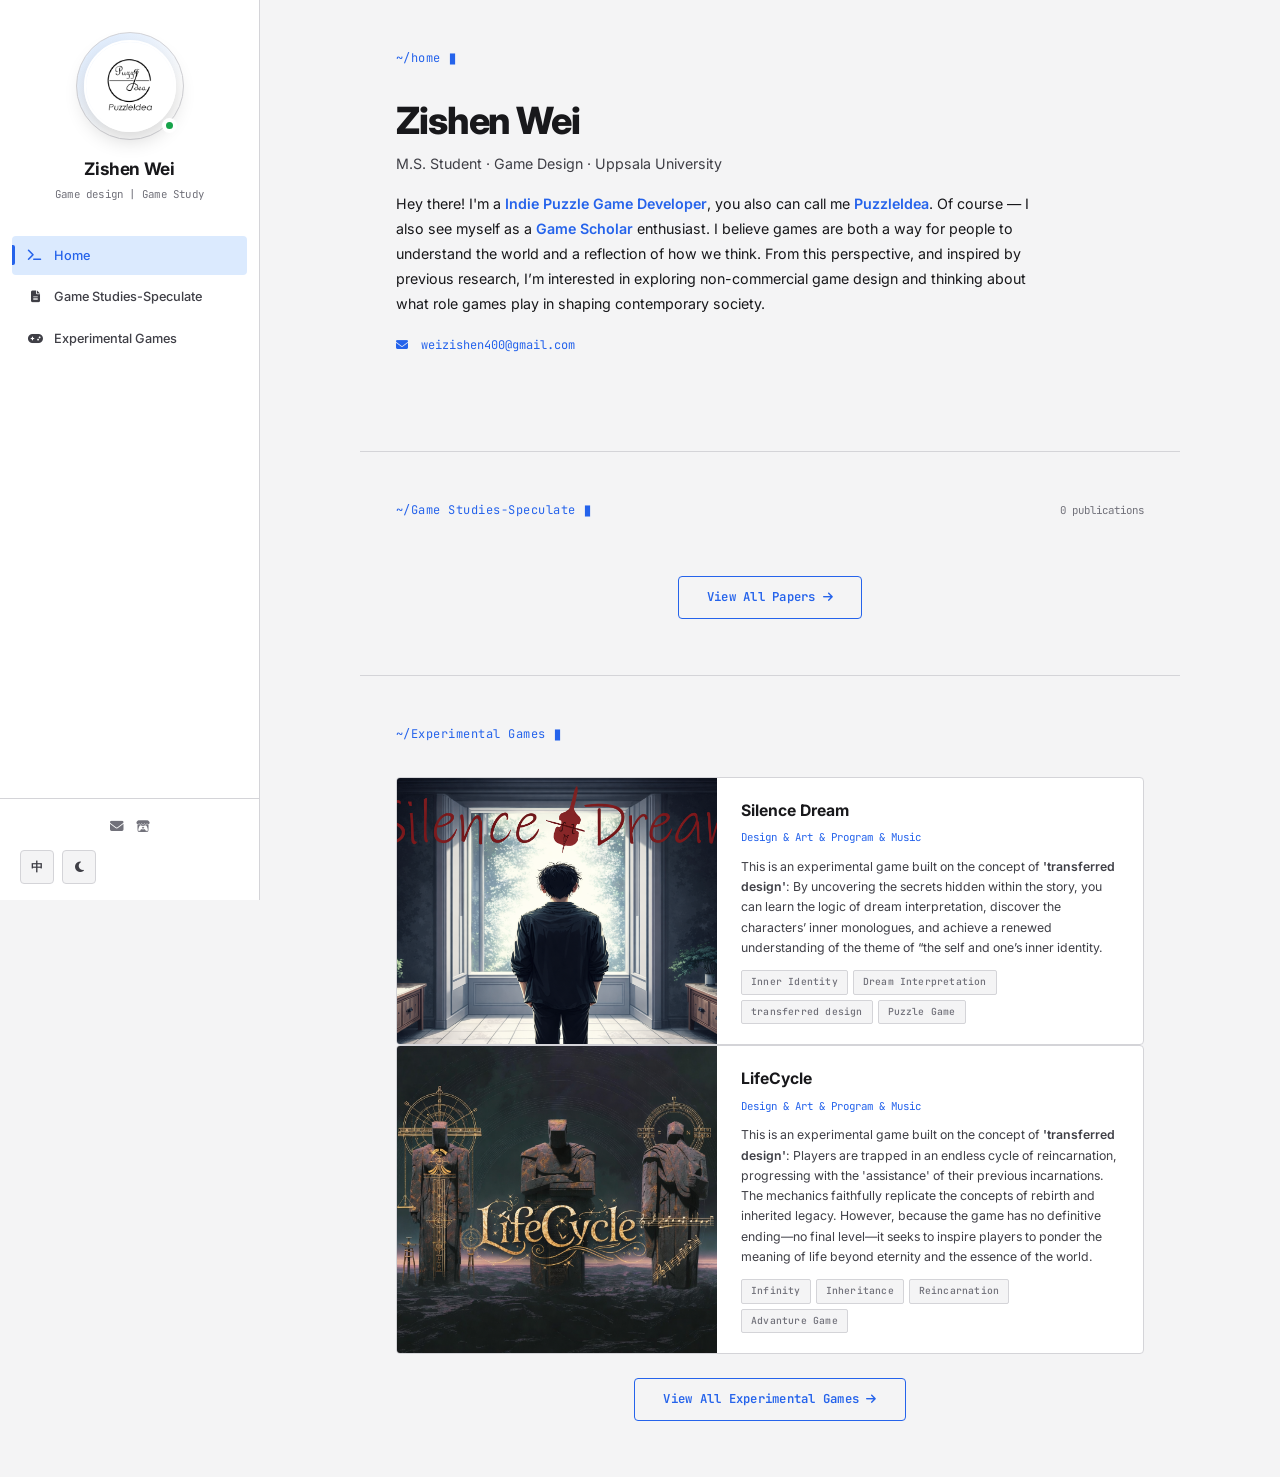
==== index.html @ ed5516bf "Update index.html" ====
<!DOCTYPE html>
<html lang="en" data-theme="light">
<head>
  <meta charset="UTF-8">
  <meta name="viewport" content="width=device-width, initial-scale=1.0">
  <title> Zishen Wei | 魏子珅 </title>
  <meta name="description" content="Zishen Wei — Game design | Game Study . Real-time rendering, neural textures, LLM/VLM reasoning.">
  <meta name="author" content="Zishen Wei">
  <link rel="icon" href="/img/logo-v.png">
  <link rel="preconnect" href="https://fonts.googleapis.com">
  <link rel="preconnect" href="https://fonts.gstatic.com" crossorigin>
  <link href="https://fonts.googleapis.com/css2?family=JetBrains+Mono:wght@400;500;600;700&family=Inter:wght@400;500;600;700;800&family=Noto+Sans+SC:wght@400;500;600;700&display=swap" rel="stylesheet">
  <link rel="stylesheet" href="https://cdn.jsdelivr.net/npm/@fortawesome/fontawesome-free@6.5.1/css/all.min.css">
  <link rel="stylesheet" href="css/index.css">
</head>
<body>
<!-- ====== Sidebar ====== -->
<aside class="sidebar" id="sidebar">
    <div class="sidebar-top">
        <div class="avatar-wrap">
          <img src="/img/logo-v.png" alt="Zishen Wei" class="avatar">
            <span class="status-dot"></span>
        </div>
        <h1 class="sidebar-name">
            <span class="en">Zishen Wei</span>
            <span class="zh">魏子珅</span>
        </h1>
        <p class="sidebar-tag mono">
            <span class="en">Game design | Game Study</span>
            <span class="zh">游戏设计 | 游戏研究</span>
        </p>
    </div>
  
  <nav class="sidebar-nav" id="sidebarNav">
        <a href="#home" class="nav-item active" data-sec="home">
            <i class="fas fa-terminal"></i>
            <span class="en">Home</span><span class="zh">主页</span>
        </a>
        <a href="#Speculate" class="nav-item" data-sec="speculate">
            <i class="fas fa-file-alt"></i>
            <span class="en">Game Studies-Speculate</span><span class="zh">游戏研究猜想</span>
        </a>
        <a href="#experimentalgames" class="nav-item" data-sec="experimentalgames">
            <i class="fas fa-gamepad"></i>
            <span class="en">Experimental Games</span><span class="zh">实验性游戏</span>
        </a>
    </nav>
    <div class="sidebar-bottom">
        <div class="sidebar-icons">
            <a href="mailto:weizishen400@gmail.com" title="Email"><i class="fas fa-envelope"></i></a>
            <a href="https://itch.io/profile/puzzleidea" target="_blank" title="Itch.io"><i class="fab fa-itch-io"></i></a>
        </div>
        <div class="sub-controls">
            <button class="ctrl-btn lang-toggle" title="Switch Language">
                <span class="en">中</span><span class="zh">EN</span>
            </button>
            <button class="ctrl-btn theme-toggle" title="Toggle Theme">
                <i class="fas fa-moon"></i>
            </button>
        </div>
    </div>
</aside>
<!-- ====== Main Content ====== -->
<main class="main" id="main">
    <!-- HOME -->
    <section id="home" class="sec">
        <div class="sec-header">
            <span class="sec-label mono">
                <span class="en">~/home</span>
                <span class="zh">~/主页</span>
            </span>
        </div>
        <div class="intro reveal">
            <h2 class="glitch-text" data-text="Zishen Wei">
                <span class="en">Zishen Wei</span>
                <span class="zh">魏子珅</span>
            </h2>
            <p class="intro-sub">
                <span class="en">M.S. Student · Game Design · Uppsala University</span>
                <span class="zh">硕士研究生 · 游戏设计 · 乌普萨拉大学</span>
            </p>
            <p class="intro-bio">
                <span class="en">Hey there! I'm a <strong>Indie Puzzle Game Developer</strong>, you also can call me <strong>PuzzleIdea</strong>. Of course — I also see myself as a <strong>Game Scholar</strong> enthusiast. I believe games are both a way for people to understand the world and a reflection of how we think. From this perspective, and inspired by previous research, I’m interested in exploring non-commercial game design and thinking about what role games play in shaping contemporary society.</span>
                <span class="zh">你好呀！我是一名<strong>解谜游戏开发者</strong>，你也可以叫我<strong>PuzzleIdea</strong>。当然我还有另一个身份-游戏研究的爱好者。我将游戏认为是人类认知世界的手段和思想活动的产物，并以此为基础，结合前人的研究成果，研究非商业的电子游戏设计，以及电子游戏对于当今人类社会发展起到何种作用</span>
            </p>
            <div class="intro-contact mono">
                <a href="mailto:weizishen400@gmail.com"> 
                  <i class="fas fa-envelope"></i> weizishen400@gmail.com
                </a>
            </div>
        </div>
    </section>

  <!-- PUBLICATIONS — loaded from /data/publications.json -->
    <section id="publications" class="sec">
        <div class="sec-header">
            <span class="sec-label mono">
                <span class="en">~/Game Studies-Speculate</span>
                <span class="zh">~/游戏研究猜想</span>
            </span>
            <span class="sec-count mono" id="pub-count"></span>
        </div>
        <div class="pub-list" id="pub-featured"></div>
          <div class="view-all-wrap">
              <a href="/papers.html" class="view-all-btn mono">
                  <span class="en">View All Papers <i class="fas fa-arrow-right"></i></span>
                  <span class="zh">查看全部内容 <i class="fas fa-arrow-right"></i></span>
              </a>
          </div>
    </section>

  <!-- EXPERIMENTAL GAMES — loaded from /data/experimentalgames.json -->
    <section id="experimentalgames" class="sec">
        <div class="sec-header">
            <span class="sec-label mono">
                <span class="en">~/Experimental Games</span>
                <span class="zh">~/实验性游戏</span>
            </span>
        </div>
        <div class="experimentalgame-list" id="experimentalgame-featured"></div>
        <div class="view-all-wrap">
            <a href="/experimentalgames.html" class="view-all-btn mono">
                <span class="en">View All Experimental Games <i class="fas fa-arrow-right"></i></span>
                <span class="zh">查看全部实验性游戏 <i class="fas fa-arrow-right"></i></span>
            </a>
        </div>
    </section>
</main>
<script src="/js/main.js"></script>
</body>
</html>
---- css/index.css ----
/* ==============================================================
   Zishen Wei — Academic Homepage
   Light = Blue accent · Dark = Orange accent
   Geeky / Terminal aesthetic · Sidebar layout · Sharp corners
   Data-driven from /data/*.json
   ============================================================== */

/* ───── Variables ───── */
:root {
    --font: 'Inter', 'Noto Sans SC', -apple-system, 'PingFang SC', 'Microsoft YaHei', sans-serif;
    --mono: 'JetBrains Mono', 'Consolas', 'Courier New', monospace;
    --sidebar-w: 260px;
    --ease: cubic-bezier(.4,0,.2,1);
    --dur: .25s;
}

/* ── Light theme (blue) ── */
html[data-theme="light"] {
    --bg:       #f4f4f5;
    --bg2:      #ffffff;
    --bg3:      #e8e8ec;
    --fg:       #18181b;
    --fg2:      #3f3f46;
    --fg3:      #71717a;
    --border:   #d4d4d8;
    --accent:   #2563eb;
    --accent2:  #1d4ed8;
    --accent-bg:#dbeafe;
    --green:    #16a34a;
    --yellow:   #ca8a04;
    --red:      #dc2626;
    --purple:   #7c3aed;
    --shadow:   0 1px 3px rgba(0,0,0,.08);
    --shadow-lg:0 8px 24px rgba(0,0,0,.06);
    --code-bg:  #f0f0f3;
}

/* ── Dark theme (orange) ── */
html[data-theme="dark"] {
    --bg:       #0a0a0b;
    --bg2:      #141416;
    --bg3:      #1e1e22;
    --fg:       #e4e4e7;
    --fg2:      #a1a1aa;
    --fg3:      #71717a;
    --border:   #27272a;
    --accent:   #f97316;
    --accent2:  #fb923c;
    --accent-bg:rgba(249,115,22,.1);
    --green:    #4ade80;
    --yellow:   #facc15;
    --red:      #f87171;
    --purple:   #a78bfa;
    --shadow:   0 1px 3px rgba(0,0,0,.4);
    --shadow-lg:0 8px 24px rgba(0,0,0,.5);
    --code-bg:  #18181b;
}

/* ───── Reset & Base ───── */
*, *::before, *::after { margin:0; padding:0; box-sizing:border-box; }

html {
    font-size: 15px;
    scroll-behavior: smooth;
    scroll-padding-top: 24px;
}

body {
    font-family: var(--font);
    background: var(--bg);
    color: var(--fg);
    line-height: 1.7;
    -webkit-font-smoothing: antialiased;
    overflow-x: hidden;
    transition: background var(--dur) var(--ease), color var(--dur) var(--ease);
}

/* i18n */
html:not([lang="zh"]) .zh { display: none !important; }
html[lang="zh"] .en        { display: none !important; }

a { color: var(--accent); text-decoration: none; transition: color var(--dur); }
a:hover { color: var(--accent2); }
strong { font-weight: 600; }
code { font-family: var(--mono); font-size: .85em; background: var(--code-bg); padding: 2px 6px; border-radius: 2px; }
em { font-style: italic; color: var(--fg2); }
.mono { font-family: var(--mono); }
img { max-width:100%; display:block; }

::selection { background: var(--accent); color: #fff; }

/* ===============================================================
   SIDEBAR
   =============================================================== */
.sidebar {
    position: fixed;
    top: 0; left: 0;
    width: var(--sidebar-w);
    height: 100vh;
    background: var(--bg2);
    border-right: 1px solid var(--border);
    display: flex;
    flex-direction: column;
    z-index: 100;
    transition: transform .3s var(--ease), background var(--dur) var(--ease);
}

.sidebar-top {
    padding: 32px 20px 20px;
    text-align: center;
}

.avatar-wrap {
    position: relative;
    display: inline-flex;
    align-items: center;
    justify-content: center;
    width: 108px;
    height: 108px;
    margin-bottom: 14px;
    border-radius: 999px;
    background: linear-gradient(145deg, var(--accent-bg), transparent 68%);
    border: 1px solid var(--border);
    box-shadow: inset 0 0 0 1px rgba(255,255,255,.04);
    transition: border-color var(--dur), box-shadow var(--dur), transform var(--dur);
}
.avatar {
    width: 92px; height: 92px;
    border-radius: 999px;
    border: 2px solid var(--bg2);
    object-fit: cover;
    box-shadow: 0 8px 20px rgba(0,0,0,.16);
    transition: transform var(--dur), filter var(--dur);
}
.avatar-wrap:hover {
    border-color: var(--accent);
    box-shadow: 0 0 0 3px var(--accent-bg), inset 0 0 0 1px rgba(255,255,255,.04);
    transform: translateY(-1px);
}
.avatar-wrap:hover .avatar {
    transform: scale(1.02);
    filter: saturate(1.05);
}
.status-dot {
    position: absolute;
    bottom: 8px; right: 8px;
    width: 11px; height: 11px;
    border-radius: 50%;
    background: var(--green);
    border: 2px solid var(--bg2);
    box-shadow: 0 0 0 2px var(--bg2);
}

.sidebar-name {
    font-size: 1.15rem;
    font-weight: 700;
    letter-spacing: -.02em;
    margin-bottom: 2px;
}
.sidebar-tag {
    font-size: .72rem;
    color: var(--fg3);
    letter-spacing: .02em;
}

/* Nav */
.sidebar-nav {
    flex: 1;
    padding: 12px 12px;
    display: flex;
    flex-direction: column;
    gap: 2px;
}
.nav-item {
    display: flex;
    align-items: center;
    gap: 10px;
    padding: 9px 14px;
    font-size: .85rem;
    font-weight: 500;
    color: var(--fg2);
    border-radius: 4px;
    transition: all var(--dur) var(--ease);
    position: relative;
}
.nav-item i { width: 18px; text-align: center; font-size: .8rem; }
.nav-item:hover { color: var(--fg); background: var(--bg3); }
.nav-item.active {
    color: var(--accent);
    background: var(--accent-bg);
}
.nav-item.active::before {
    content: '';
    position: absolute;
    left: 0; top: 50%;
    transform: translateY(-50%);
    width: 3px; height: 20px;
    background: var(--accent);
    border-radius: 0 2px 2px 0;
}

/* Bottom */
.sidebar-bottom {
    padding: 16px 20px;
    border-top: 1px solid var(--border);
    display: flex;
    flex-direction: column;
    gap: 12px;
}
.sidebar-icons {
    display: flex;
    justify-content: center;
    gap: 12px;
}
.sidebar-icons a {
    color: var(--fg3);
    font-size: .9rem;
    transition: color var(--dur);
}
.sidebar-icons a:hover { color: var(--accent); }

.cv-btn {
    display: flex;
    align-items: center;
    justify-content: center;
    gap: 6px;
    padding: 7px 0;
    font-size: .75rem;
    font-weight: 600;
    color: var(--accent);
    border: 1px solid var(--accent);
    border-radius: 4px;
    text-align: center;
    transition: all var(--dur) var(--ease);
    text-decoration: none;
    letter-spacing: .03em;
}
.cv-btn:hover {
    background: var(--accent);
    color: #fff;
}
.cv-btn i {
    font-size: .7rem;
}

.sidebar-controls {
    display: flex;
    justify-content: center;
    gap: 8px;
}
.ctrl-btn {
    width: 34px; height: 34px;
    border: 1px solid var(--border);
    border-radius: 4px;
    background: var(--bg);
    color: var(--fg2);
    font-size: .8rem;
    font-family: var(--mono);
    font-weight: 600;
    cursor: pointer;
    display: flex;
    align-items: center;
    justify-content: center;
    transition: all var(--dur);
}
.ctrl-btn:hover {
    border-color: var(--accent);
    color: var(--accent);
    background: var(--accent-bg);
}

.floating-controls {
    position: fixed;
    right: 18px;
    bottom: 18px;
    z-index: 300;
    display: inline-flex;
    gap: 8px;
    padding: 8px;
    background: var(--bg2);
    background: color-mix(in oklab, var(--bg2) 92%, transparent);
    border: 1px solid var(--border);
    border-radius: 8px;
    box-shadow: var(--shadow-lg);
    backdrop-filter: blur(8px);
}

.floating-controls .ctrl-btn {
    width: 36px;
    height: 36px;
}

/* ===============================================================
   MOBILE TOP BAR
   =============================================================== */
.topbar {
    display: none;
    position: fixed;
    top: 0; left: 0; right: 0;
    height: 52px;
    background: var(--bg2);
    border-bottom: 1px solid var(--border);
    z-index: 200;
    align-items: center;
    padding: 0 16px;
    gap: 12px;
    transition: background var(--dur) var(--ease);
}
.topbar-menu {
    background: none; border: none;
    color: var(--fg);
    font-size: 1.2rem;
    cursor: pointer;
}
.topbar-name {
    flex: 1;
    font-size: .85rem;
    color: var(--fg3);
}
.topbar-right {
    display: flex;
    gap: 6px;
}

.sidebar-controls,
.topbar-right,
.sub-controls {
    display: none;
}

.overlay {
    display: none;
    position: fixed;
    inset: 0;
    background: rgba(0,0,0,.5);
    z-index: 90;
}
.overlay.show { display: block; }

/* ===============================================================
   MAIN
   =============================================================== */
.main {
    margin-left: var(--sidebar-w);
    min-height: 100vh;
    padding: 0;
    transition: margin var(--dur) var(--ease);
}

.sec {
    max-width: 820px;
    margin: 0 auto;
    padding: 48px 36px 56px;
    border-bottom: 1px solid var(--border);
}
.sec:last-of-type { border-bottom: none; }

/* Section headers */
.sec-header {
    display: flex;
    align-items: baseline;
    gap: 12px;
    margin-bottom: 32px;
}
.sec-label {
    font-size: .8rem;
    color: var(--accent);
    letter-spacing: .04em;
}
.sec-count {
    font-size: .72rem;
    color: var(--fg3);
    margin-left: auto;
}

/* ── Intro ── */
.intro { margin-bottom: 40px; }

.glitch-text {
    font-size: 2.5rem;
    font-weight: 800;
    letter-spacing: -.03em;
    line-height: 1.1;
    margin-bottom: 10px;
    position: relative;
    display: inline-block;
}
.glitch-text::after {
    content: attr(data-text);
    position: absolute;
    left: 2px; top: 2px;
    color: var(--accent);
    opacity: 0;
    clip-path: polygon(0 0, 100% 0, 100% 45%, 0 45%);
    animation: glitch 4s ease-in-out infinite;
}

@keyframes glitch {
    0%,92%,100% { opacity:0; transform:translate(0); }
    93% { opacity:.7; transform:translate(-3px, 1px); }
    94% { opacity:.7; transform:translate(3px, -1px); }
    95% { opacity:0; }
    96% { opacity:.5; transform:translate(2px, 2px); }
    97% { opacity:0; }
}

.intro-sub {
    font-size: .95rem;
    color: var(--fg2);
    margin-bottom: 16px;
}

.intro-bio {
    font-size: .95rem;
    line-height: 1.75;
    max-width: 640px;
    color: var(--fg);
    margin-bottom: 18px;
}
.intro-bio strong { color: var(--accent); }

.intro-contact {
    display: flex;
    flex-direction: column;
    gap: 4px;
    font-size: .8rem;
    color: var(--fg3);
    align-items: flex-start;
}
.intro-contact i { margin-right: 6px; color: var(--accent); }
.intro-contact .cv-btn { margin-top: 6px; padding: 6px 16px; }

/* ── Research cards ── */
.research-grid {
    display: grid;
    grid-template-columns: 1fr 1fr;
    gap: 16px;
}
.research-card {
    background: var(--bg2);
    border: 1px solid var(--border);
    border-radius: 4px;
    padding: 22px;
    transition: all var(--dur) var(--ease);
    position: relative;
    overflow: hidden;
}
.research-card::before {
    content: '';
    position: absolute;
    top: 0; left: 0; right: 0;
    height: 2px;
    background: linear-gradient(90deg, var(--accent), var(--purple));
    transform: scaleX(0);
    transform-origin: left;
    transition: transform .4s var(--ease);
}
.research-card:hover {
    border-color: var(--accent);
    box-shadow: var(--shadow-lg);
    transform: translateY(-2px);
}
.research-card:hover::before { transform: scaleX(1); }

.rc-head {
    display: flex;
    align-items: center;
    gap: 10px;
    margin-bottom: 10px;
}
.rc-icon {
    width: 36px; height: 36px;
    display: flex;
    align-items: center;
    justify-content: center;
    background: var(--accent-bg);
    color: var(--accent);
    border-radius: 4px;
    font-size: .9rem;
    flex-shrink: 0;
    transition: all var(--dur);
}
.research-card:hover .rc-icon {
    background: var(--accent);
    color: #fff;
}

.research-card h3 {
    font-size: .95rem;
    font-weight: 600;
    line-height: 1.35;
}
.research-card p {
    font-size: .8rem;
    color: var(--fg3);
    line-height: 1.65;
    margin-bottom: 12px;
}

/* Tags */
.tag-row { display: flex; flex-wrap: wrap; gap: 5px; }
.tag {
    font-family: var(--mono);
    font-size: .65rem;
    font-weight: 500;
    padding: 3px 9px;
    border: 1px solid var(--border);
    border-radius: 2px;
    color: var(--fg3);
    background: var(--bg);
    letter-spacing: .02em;
    transition: all var(--dur);
}
.research-card:hover .tag,
.proj-card:hover .tag,
.proj-detail-card:hover .tag {
    border-color: var(--accent);
    color: var(--accent);
    background: var(--accent-bg);
}

/* ===============================================================
   PUBLICATIONS
   =============================================================== */
.pub-list {
    display: flex;
    flex-direction: column;
    gap: 12px;
}
.pub {
    display: flex;
    gap: 16px;
    align-items: flex-start;
    padding: 16px 18px;
    background: var(--bg2);
    border: 1px solid var(--border);
    border-radius: 4px;
    border-left: 3px solid transparent;
    transition: all var(--dur) var(--ease);
}
.pub:hover {
    border-left-color: var(--accent);
    background: var(--bg3);
    transform: translateX(4px);
}

/* Paper thumbnail */
.pub-thumb {
    width: 150px;
    height: 95px;
    flex-shrink: 0;
    border-radius: 4px;
    overflow: hidden;
    background: var(--bg3);
    border: 1px solid var(--border);
    position: relative;
    display: flex;
    align-items: center;
    justify-content: center;
    transition: border-color var(--dur);
}
.pub:hover .pub-thumb { border-color: var(--accent); }
.pub-thumb img {
    width: 100%;
    height: 100%;
    object-fit: cover;
    position: absolute;
    inset: 0;
    z-index: 1;
}
.pub-thumb-label {
    font-size: .6rem;
    color: var(--fg3);
    text-transform: uppercase;
    letter-spacing: .06em;
    user-select: none;
}

.pub-badge {
    display: inline-flex;
    align-items: center;
    justify-content: center;
    padding: 2px 8px;
    font-family: var(--mono);
    font-size: .6rem;
    font-weight: 700;
    letter-spacing: .04em;
    border-radius: 2px;
    margin-bottom: 6px;
    vertical-align: middle;
}
.pub-badge.ccf-a { background: rgba(234,179,8,.15); color: var(--yellow); border: 1px solid rgba(234,179,8,.3); }
.pub-badge.ccf-c { background: rgba(96,165,250,.1); color: #60a5fa; border: 1px solid rgba(96,165,250,.25); }
.pub-badge.journal { background: rgba(74,222,128,.1); color: var(--green); border: 1px solid rgba(74,222,128,.25); }
.pub-badge.conf { background: rgba(167,139,250,.1); color: var(--purple); border: 1px solid rgba(167,139,250,.25); }
.pub-badge.preprint { background: var(--bg3); color: var(--fg3); border: 1px solid var(--border); }

.pub-body { flex: 1; min-width: 0; }
.pub-body h3 {
    font-size: .88rem;
    font-weight: 600;
    line-height: 1.45;
    margin-bottom: 4px;
}
.pub-body h3 a { color: var(--fg); }
.pub-body h3 a:hover { color: var(--accent); }
.pub-meta {
    font-size: .78rem;
    color: var(--fg3);
    margin-bottom: 2px;
}
.pub-meta u { text-decoration-color: var(--accent); text-underline-offset: 2px; }
.pub-venue {
    font-size: .72rem;
    color: var(--fg3);
    font-style: italic;
}

/* ── View All button ── */
.view-all-wrap {
    margin-top: 24px;
    text-align: center;
}
.view-all-btn {
    display: inline-flex;
    align-items: center;
    gap: 8px;
    padding: 10px 28px;
    font-size: .82rem;
    font-weight: 600;
    color: var(--accent);
    border: 1px solid var(--accent);
    border-radius: 4px;
    background: transparent;
    transition: all var(--dur) var(--ease);
    letter-spacing: .02em;
}
.view-all-btn:hover {
    background: var(--accent);
    color: #fff;
    transform: translateY(-1px);
    box-shadow: var(--shadow);
}
.view-all-btn i { font-size: .75rem; }

/* ===============================================================
   PROJECTS — Grid cards (main page)
   =============================================================== */
.proj-grid {
    display: grid;
    grid-template-columns: 1fr 1fr;
    gap: 14px;
}
.proj-card {
    background: var(--bg2);
    border: 1px solid var(--border);
    border-radius: 4px;
    padding: 22px;
    display: flex;
    flex-direction: column;
    transition: all var(--dur) var(--ease);
    position: relative;
}
.proj-card::after {
    content: '';
    position: absolute;
    bottom: 0; left: 0; right: 0;
    height: 2px;
    background: linear-gradient(90deg, var(--accent), var(--green));
    transform: scaleX(0);
    transition: transform .35s var(--ease);
}
.proj-card:hover {
    border-color: var(--accent);
    box-shadow: var(--shadow-lg);
    transform: translateY(-3px);
}
.proj-card:hover::after { transform: scaleX(1); }

.proj-cover {
    width: 100%;
    aspect-ratio: 16 / 9;
    border-radius: 4px;
    overflow: hidden;
    border: 1px solid var(--border);
    margin-bottom: 12px;
    background: var(--bg3);
}
.proj-cover img {
    width: 100%;
    height: 100%;
    object-fit: cover;
    transition: transform .3s var(--ease);
}
.proj-card:hover .proj-cover img {
    transform: scale(1.02);
}

.proj-head {
    display: flex;
    align-items: center;
    gap: 0.5rem;
    margin-bottom: 10px;
}
.proj-icon {
    font-size: .8rem;
    color: var(--accent);
}
.proj-badge {
    margin-left: auto;
    font-family: var(--mono);
    font-size: .6rem;
    font-weight: 600;
    padding: 2px 8px;
    border-radius: 2px;
    text-transform: uppercase;
    letter-spacing: .05em;
}
.proj-badge.open-source { background: rgba(74,222,128,.12); color: var(--green); border: 1px solid rgba(74,222,128,.25); }
.proj-badge.wip { background: rgba(234,179,8,.12); color: var(--yellow); border: 1px solid rgba(234,179,8,.25); }
.proj-badge.contrib { background: rgba(167,139,250,.1); color: var(--purple); border: 1px solid rgba(167,139,250,.25); }

.proj-stars {
    display: inline-flex;
    align-items: center;
    gap: 4px;
    font-family: var(--mono);
    font-size: .7rem;
    color: var(--dim);
}
.proj-stars i {
    color: #f59e0b;
    font-size: .65rem;
}

.proj-card h3 {
    font-size: 1rem;
    font-weight: 600;
    margin-bottom: 8px;
}
.proj-card h3 a { color: var(--fg); }
.proj-card h3 a:hover { color: var(--accent); }

.proj-card > p {
    font-size: .82rem;
    color: var(--fg3);
    line-height: 1.65;
    flex: 1;
    margin-bottom: 14px;
}

/* ===============================================================
   PROJECTS — Detail cards (sub-page, single column, larger)
   =============================================================== */
.proj-detail-list {
    display: flex;
    flex-direction: column;
    gap: 20px;
}

.proj-detail-card {
    background: var(--bg2);
    border: 1px solid var(--border);
    border-radius: 4px;
    padding: 28px;
    transition: all var(--dur) var(--ease);
    position: relative;
    overflow: hidden;
}
.proj-detail-card::after {
    content: '';
    position: absolute;
    bottom: 0; left: 0; right: 0;
    height: 2px;
    background: linear-gradient(90deg, var(--accent), var(--green));
    transform: scaleX(0);
    transition: transform .35s var(--ease);
}
.proj-detail-card:hover {
    border-color: var(--accent);
    box-shadow: var(--shadow-lg);
}
.proj-detail-card:hover::after { transform: scaleX(1); }

.proj-detail-top { margin-bottom: 16px; }
.proj-detail-card h3 {
    font-size: 1.2rem;
    font-weight: 700;
    margin-bottom: 8px;
}
.proj-detail-card h3 a { color: var(--fg); }
.proj-detail-card h3 a:hover { color: var(--accent); }

.proj-detail-role {
    font-size: .8rem;
    color: var(--accent);
    display: flex;
    align-items: center;
    gap: 6px;
}
.proj-detail-role i { font-size: .75rem; }

.proj-detail-img {
    margin-bottom: 16px;
    border-radius: 4px;
    overflow: hidden;
    border: 1px solid var(--border);
}
.proj-detail-img img {
    width: 100%;
    display: block;
}

.proj-detail-body {
    font-size: .9rem;
    color: var(--fg2);
    line-height: 1.75;
    margin-bottom: 16px;
}

/* ===============================================================
   EXPERIENCE / TIMELINE
   =============================================================== */
.sub-title {
    font-size: .95rem;
    font-weight: 600;
    display: flex;
    align-items: center;
    gap: 8px;
    margin: 36px 0 18px;
}
.sub-title i { color: var(--accent); font-size: .85rem; }

.timeline {
    position: relative;
    padding-left: 26px;
}
.timeline::before {
    content: '';
    position: absolute;
    left: 5px;
    top: 8px; bottom: 8px;
    width: 1px;
    background: var(--border);
}

.tl-item { position: relative; margin-bottom: 18px; }
.tl-item:last-child { margin-bottom: 0; }

.tl-dot {
    position: absolute;
    left: -26px; top: 20px;
    width: 11px; height: 11px;
    border-radius: 50%;
    border: 2px solid var(--accent);
    background: var(--bg);
    z-index: 1;
    transition: all var(--dur);
}
.tl-item:hover .tl-dot {
    background: var(--accent);
    box-shadow: 0 0 0 3px var(--accent-bg);
}

.tl-card {
    background: var(--bg2);
    border: 1px solid var(--border);
    border-radius: 4px;
    padding: 18px 20px;
    transition: all var(--dur);
}
.tl-card:hover {
    border-color: var(--accent);
    box-shadow: var(--shadow);
}

.tl-row {
    display: flex;
    justify-content: space-between;
    align-items: flex-start;
    gap: 10px;
    margin-bottom: 4px;
    flex-wrap: wrap;
}
.tl-row h4 { font-size: .92rem; font-weight: 600; }
.tl-date {
    font-size: .68rem;
    color: var(--accent);
    padding: 2px 8px;
    border: 1px solid var(--accent);
    border-radius: 2px;
    white-space: nowrap;
    opacity: .8;
}

.tl-role {
    font-size: .82rem;
    color: var(--accent);
    font-weight: 500;
    margin-bottom: 6px;
}
.tl-desc {
    font-size: .8rem;
    color: var(--fg3);
    line-height: 1.6;
}
.tl-list {
    list-style: none;
    margin-top: 8px;
}
.tl-list li {
    position: relative;
    padding-left: 14px;
    font-size: .8rem;
    color: var(--fg3);
    line-height: 1.6;
    margin-bottom: 5px;
}
.tl-list li::before {
    content: '›';
    position: absolute;
    left: 0;
    color: var(--accent);
    font-weight: 700;
}

/* ===============================================================
   AWARDS
   =============================================================== */
.awards-list {
    display: flex;
    flex-direction: column;
    gap: 8px;
}
.award {
    display: flex;
    align-items: flex-start;
    gap: 14px;
    padding: 14px 18px;
    background: var(--bg2);
    border: 1px solid var(--border);
    border-radius: 4px;
    transition: all var(--dur) var(--ease);
}
.award:hover {
    border-color: var(--accent);
    transform: translateX(4px);
    background: var(--bg3);
}
.award-icon {
    color: var(--yellow);
    font-size: .9rem;
    margin-top: 2px;
    flex-shrink: 0;
}
.award h4 {
    font-size: .85rem;
    font-weight: 500;
    line-height: 1.5;
}
.award h4 strong { color: var(--accent); }
.award-official {
    font-size: .68rem;
    color: var(--fg3);
    margin-top: 3px;
    opacity: .75;
}
.award-note {
    font-size: .75rem;
    color: var(--fg3);
    margin-top: 3px;
}

/* ===============================================================
   GAMES
   =============================================================== */
.game-list {
    display: flex;
    flex-direction: column;
    gap: 20px;
}

/* ── Card (main page — compact with embedded video) ── */
.game-card {
    background: var(--bg2);
    border: 1px solid var(--border);
    border-radius: 4px;
    overflow: hidden;
    transition: all var(--dur) var(--ease);
    display: flex;
    flex-direction: row;
    gap: 0;
}
.game-card:hover {
    border-color: var(--accent);
    box-shadow: var(--shadow-lg);
    transform: translateY(-2px);
}

.game-video {
    flex-shrink: 0;
    width: 320px;
    aspect-ratio: 16 / 9;
    background: #000;
    position: relative;
}
.game-video iframe {
    position: absolute;
    inset: 0;
    width: 100%;
    height: 100%;
    border: none;
}

.game-cover {
    flex-shrink: 0;
    width: 320px;
    aspect-ratio: 16 / 9;
    background: var(--bg3);
    overflow: hidden;
}
.game-cover img {
    width: 100%;
    height: 100%;
    object-fit: cover;
    transition: transform .3s var(--ease);
}
.game-card:hover .game-cover img { transform: scale(1.03); }

.game-body {
    flex: 1;
    padding: 20px 24px;
    display: flex;
    flex-direction: column;
    min-width: 0;
}
.game-body h3 {
    font-size: 1.05rem;
    font-weight: 700;
    margin-bottom: 4px;
}
.game-role {
    font-size: .72rem;
    color: var(--accent);
    margin-bottom: 10px;
}
.game-desc {
    font-size: .82rem;
    color: var(--fg2);
    line-height: 1.65;
    flex: 1;
    margin-bottom: 12px;
}
.game-awards {
    font-size: .75rem;
    color: var(--yellow);
    display: flex;
    align-items: center;
    gap: 6px;
    margin-bottom: 10px;
}
.game-awards i { font-size: .7rem; }

.game-views {
    display: inline-flex;
    align-items: center;
    gap: 5px;
    font-family: var(--mono);
    font-size: .72rem;
    color: var(--dim);
    margin-bottom: 10px;
}
.game-views i {
    color: var(--accent);
    font-size: .65rem;
}

/* ── Detail card (sub-page — full width, large video) ── */
.game-detail-card {
    background: var(--bg2);
    border: 1px solid var(--border);
    border-radius: 4px;
    padding: 28px;
    transition: all var(--dur) var(--ease);
    position: relative;
    overflow: hidden;
}
.game-detail-card::after {
    content: '';
    position: absolute;
    bottom: 0; left: 0; right: 0;
    height: 2px;
    background: linear-gradient(90deg, var(--accent), var(--purple));
    transform: scaleX(0);
    transition: transform .35s var(--ease);
}
.game-detail-card:hover {
    border-color: var(--accent);
    box-shadow: var(--shadow-lg);
}
.game-detail-card:hover::after { transform: scaleX(1); }
.game-detail-card:hover .tag {
    border-color: var(--accent);
    color: var(--accent);
    background: var(--accent-bg);
}

.game-detail-card h3 {
    font-size: 1.3rem;
    font-weight: 700;
    margin-bottom: 4px;
}

.game-video-lg {
    width: 100%;
    aspect-ratio: 16 / 9;
    margin: 16px 0;
    border-radius: 4px;
    overflow: hidden;
    border: 1px solid var(--border);
}
.game-video-lg iframe {
    width: 100%;
    height: 100%;
    border: none;
}

.game-cover-lg {
    width: 100%;
    aspect-ratio: 16 / 9;
    margin: 16px 0;
    border-radius: 4px;
    overflow: hidden;
    border: 1px solid var(--border);
}
.game-cover-lg img {
    width: 100%;
    height: 100%;
    object-fit: cover;
}

.game-detail-body {
    font-size: .9rem;
    color: var(--fg2);
    line-height: 1.75;
    margin-bottom: 16px;
}

.game-links {
    display: flex;
    flex-wrap: wrap;
    gap: 10px;
    margin-top: 14px;
}
.game-link {
    display: inline-flex;
    align-items: center;
    gap: 6px;
    padding: 6px 14px;
    font-size: .78rem;
    font-weight: 500;
    color: var(--accent);
    border: 1px solid var(--accent);
    border-radius: 4px;
    transition: all var(--dur);
}
.game-link:hover {
    background: var(--accent);
    color: #fff;
}
.game-link i { font-size: .75rem; }

/* ===============================================================
   FOOTER
   =============================================================== */
.footer {
    text-align: center;
    padding: 28px 20px;
    color: var(--fg3);
    font-size: .72rem;
}

/* ===============================================================
   SUB-PAGE LAYOUT (papers.html, awards.html, projects.html)
   =============================================================== */
.subpage { background: var(--bg); color: var(--fg); }

.sub-header {
    position: fixed;
    top: 0; left: 0; right: 0;
    height: 56px;
    background: var(--bg2);
    border-bottom: 1px solid var(--border);
    display: flex;
    align-items: center;
    padding: 0 28px;
    gap: 16px;
    z-index: 100;
    transition: background var(--dur) var(--ease);
}
.sub-back {
    display: inline-flex;
    align-items: center;
    gap: 8px;
    font-size: .82rem;
    color: var(--fg2);
    transition: color var(--dur);
    flex-shrink: 0;
}
.sub-back:hover { color: var(--accent); }
.sub-back i { font-size: .75rem; }

.sub-title-text {
    flex: 1;
    font-size: 1rem;
    font-weight: 700;
    letter-spacing: -.01em;
    text-align: center;
}

.sub-controls {
    display: flex;
    gap: 8px;
    flex-shrink: 0;
}

.sub-main {
    max-width: 860px;
    margin: 0 auto;
    padding: 80px 32px 60px;
}

.sub-section-label {
    font-size: .8rem;
    color: var(--accent);
    letter-spacing: .04em;
    margin-bottom: 24px;
    display: block;
}

/* ===============================================================
   ANIMATIONS
   =============================================================== */
.reveal {
    opacity: 0;
    transform: translateY(20px);
    transition: opacity .6s var(--ease), transform .6s var(--ease);
}
.reveal.visible {
    opacity: 1;
    transform: translateY(0);
}
.research-grid .reveal:nth-child(2) { transition-delay: .08s; }
.proj-grid .reveal:nth-child(2) { transition-delay: .06s; }
.proj-grid .reveal:nth-child(3) { transition-delay: .12s; }
.proj-grid .reveal:nth-child(4) { transition-delay: .18s; }

/* Cursor blink */
.sec-label::after {
    content: '█';
    font-size: .7em;
    color: var(--accent);
    animation: blink 1s step-end infinite;
    margin-left: 2px;
}
@keyframes blink { 50% { opacity:0; } }

/* ===============================================================
   RESPONSIVE
   =============================================================== */
@media (max-width: 900px) {
    .sidebar { transform: translateX(-100%); }
    .sidebar.open { transform: translateX(0); }
    .topbar { display: flex; }
    .main { margin-left: 0; padding-top: 52px; }
    .sec { padding: 36px 20px 44px; }
    .research-grid { grid-template-columns: 1fr; }
    .proj-grid { grid-template-columns: 1fr; }
    .glitch-text { font-size: 2rem; }
    .sub-header { padding: 0 16px; }
    .sub-main { padding: 72px 16px 40px; }
    .floating-controls {
        right: 12px;
        bottom: 12px;
        padding: 6px;
    }
    .game-card { flex-direction: column; }
    .game-video,
    .game-cover { width: 100%; }
}

@media (max-width: 600px) {
    .pub { flex-direction: column; gap: 10px; }
    .pub-thumb { width: 100%; height: 140px; }
    .pub-badge { align-self: flex-start; }
    .tl-row { flex-direction: column; }
    .glitch-text { font-size: 1.6rem; }
}
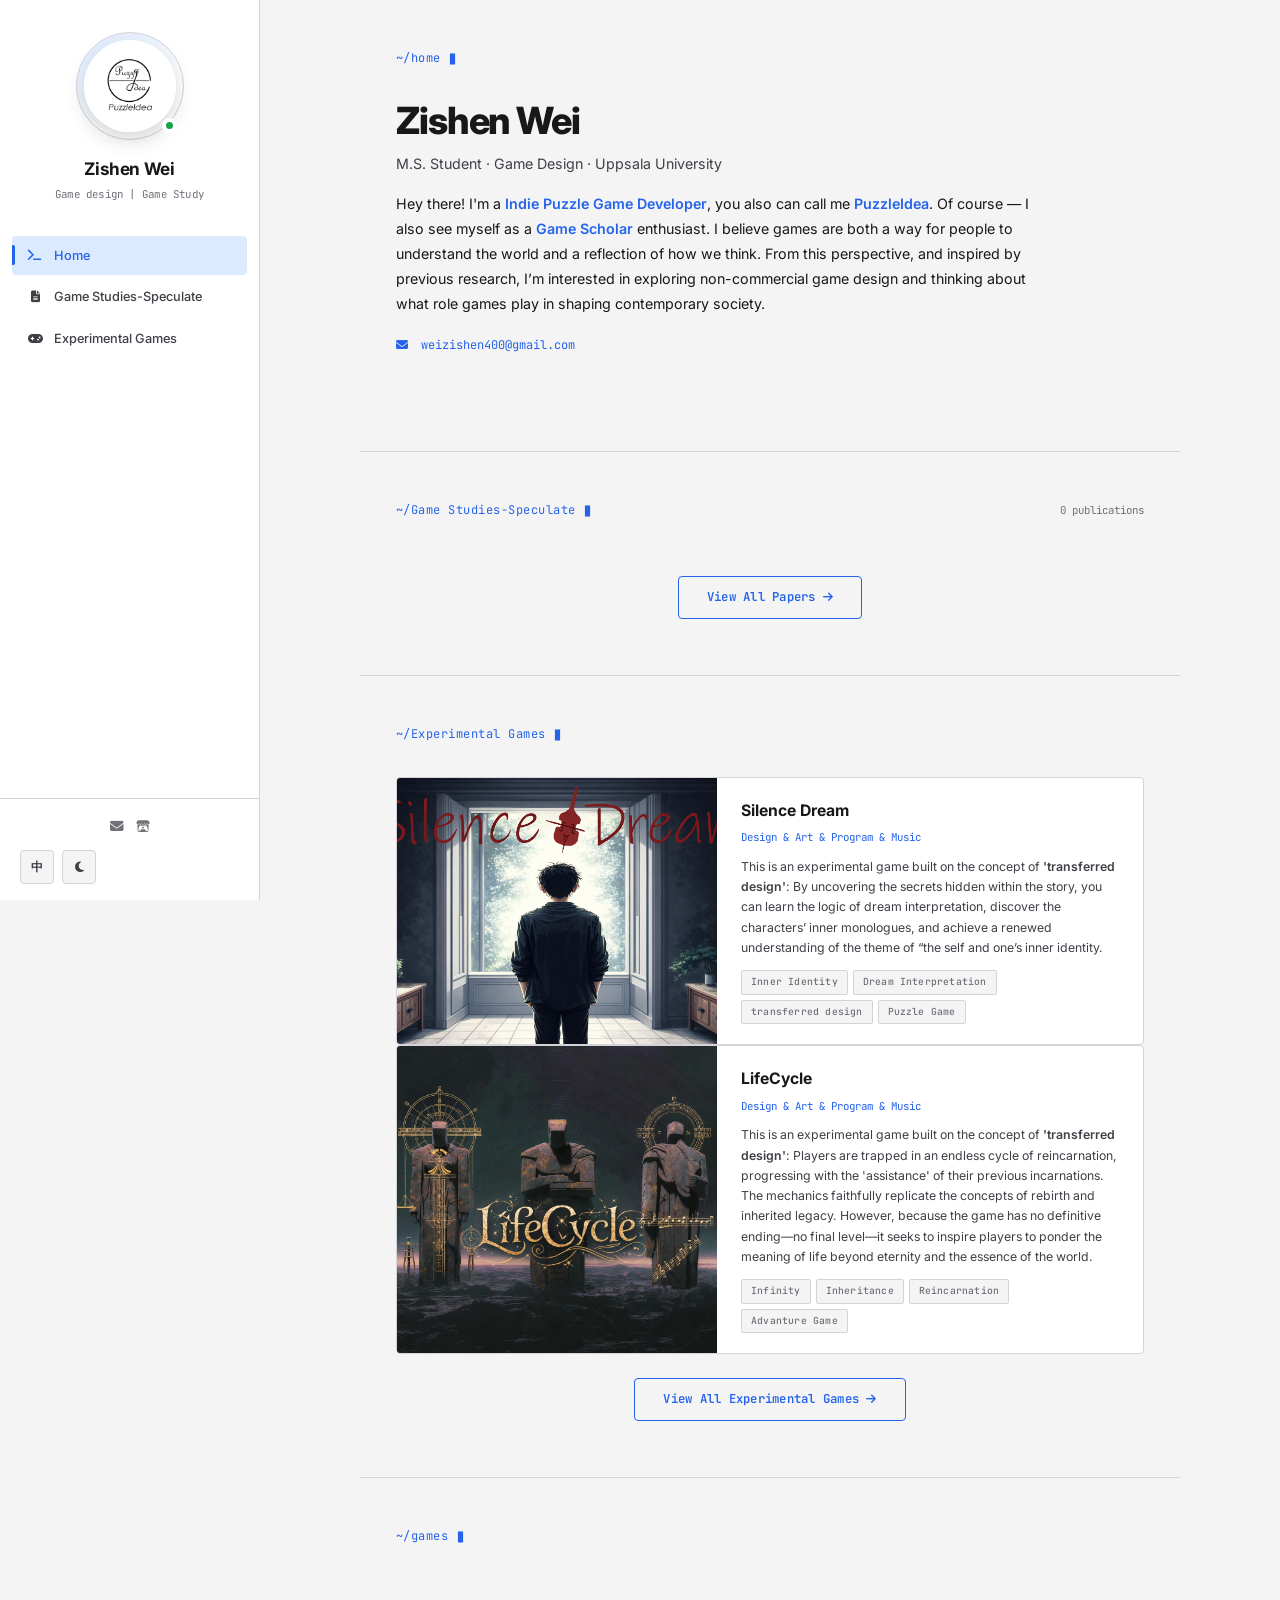
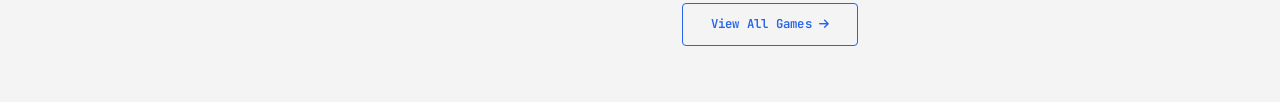
==== commit 01a87b3d: "Update index.html" ====
--- a/index.html
+++ b/index.html
@@ -36,7 +36,7 @@
             <i class="fas fa-terminal"></i>
             <span class="en">Home</span><span class="zh">主页</span>
         </a>
-        <a href="#Speculate" class="nav-item" data-sec="speculate">
+        <a href="#speculate" class="nav-item" data-sec="speculate">
             <i class="fas fa-file-alt"></i>
             <span class="en">Game Studies-Speculate</span><span class="zh">游戏研究猜想</span>
         </a>
@@ -60,6 +60,21 @@
         </div>
     </div>
 </aside>
+
+<!-- Mobile top bar -->
+<header class="topbar" id="topbar">
+    <button class="topbar-menu" id="menuToggle"><i class="fas fa-bars"></i></button>
+    <span class="topbar-name mono">lizhe.chen</span>
+    <div class="topbar-right">
+        <button class="ctrl-btn lang-toggle" title="Lang">
+            <span class="en">中</span><span class="zh">EN</span>
+        </button>
+        <button class="ctrl-btn theme-toggle" title="Theme">
+            <i class="fas fa-moon"></i>
+        </button>
+    </div>
+</header>
+  
 <!-- ====== Main Content ====== -->
 <main class="main" id="main">
     <!-- HOME -->
@@ -92,7 +107,7 @@
     </section>
 
   <!-- PUBLICATIONS — loaded from /data/publications.json -->
-    <section id="publications" class="sec">
+    <section id="speculate" class="sec">
         <div class="sec-header">
             <span class="sec-label mono">
                 <span class="en">~/Game Studies-Speculate</span>
@@ -125,6 +140,23 @@
             </a>
         </div>
     </section>
+
+    <!-- GAMES — loaded from /data/games.json -->
+    <section id="games" class="sec">
+        <div class="sec-header">
+            <span class="sec-label mono">
+                <span class="en">~/games</span>
+                <span class="zh">~/游戏</span>
+            </span>
+        </div>
+        <div class="game-list" id="game-featured"></div>
+        <div class="view-all-wrap">
+            <a href="/games.html" class="view-all-btn mono">
+                <span class="en">View All Games <i class="fas fa-arrow-right"></i></span>
+                <span class="zh">查看全部游戏 <i class="fas fa-arrow-right"></i></span>
+            </a>
+        </div>
+    </section>
 </main>
 <script src="/js/main.js"></script>
 </body>
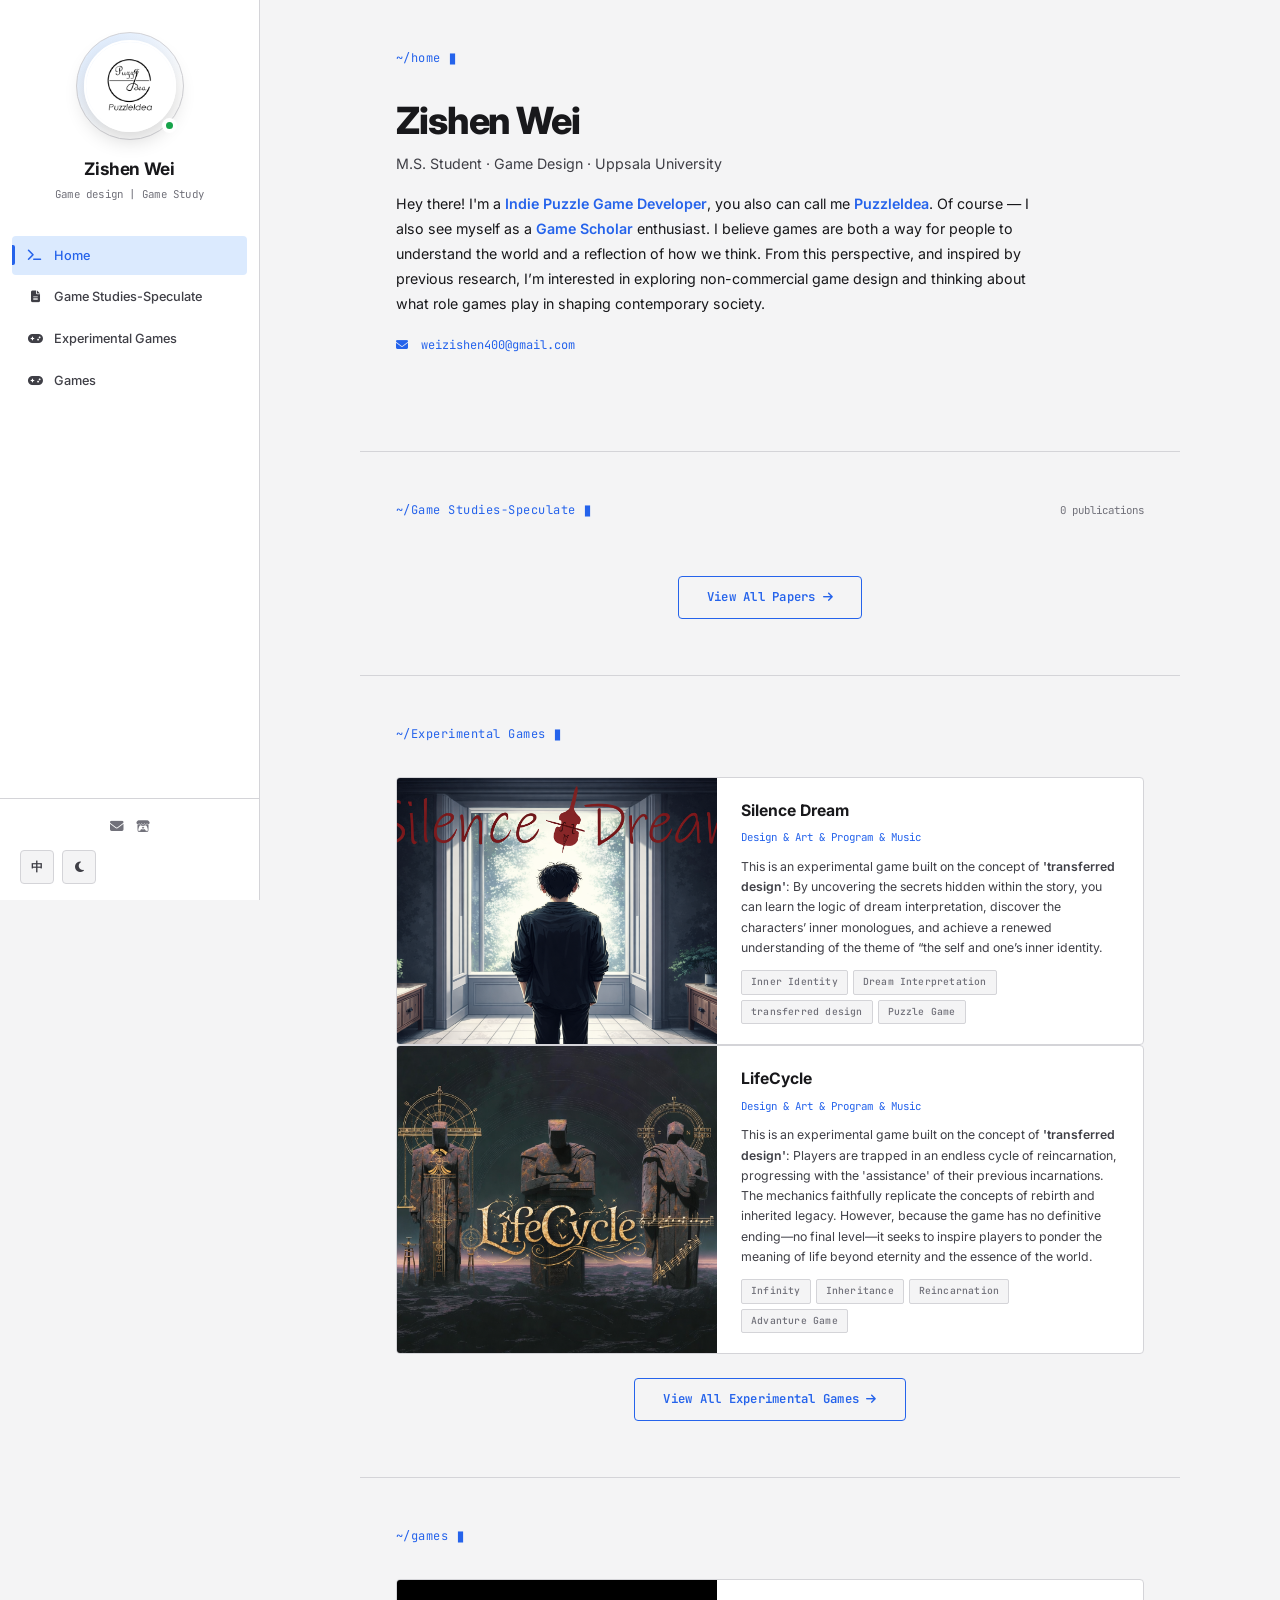
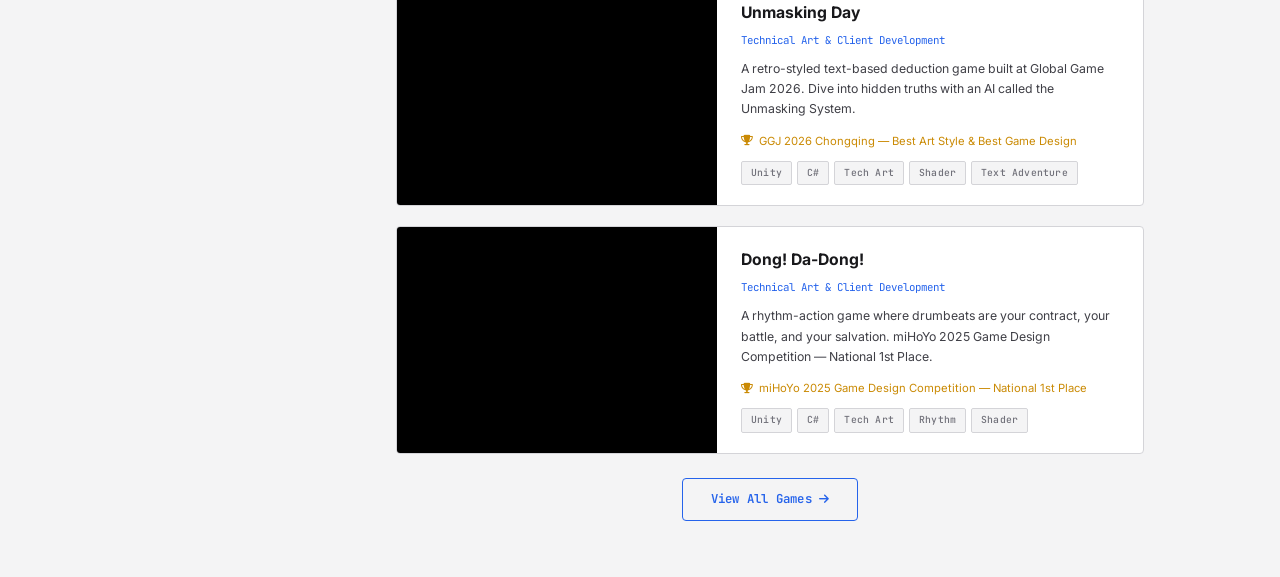
==== commit c7d0e774: "Update index.html" ====
--- a/index.html
+++ b/index.html
@@ -43,6 +43,10 @@
         <a href="#experimentalgames" class="nav-item" data-sec="experimentalgames">
             <i class="fas fa-gamepad"></i>
             <span class="en">Experimental Games</span><span class="zh">实验性游戏</span>
+        </a>
+         <a href="#games" class="nav-item" data-sec="games">
+            <i class="fas fa-gamepad"></i>
+            <span class="en">Games</span><span class="zh">游戏</span>
         </a>
     </nav>
     <div class="sidebar-bottom">
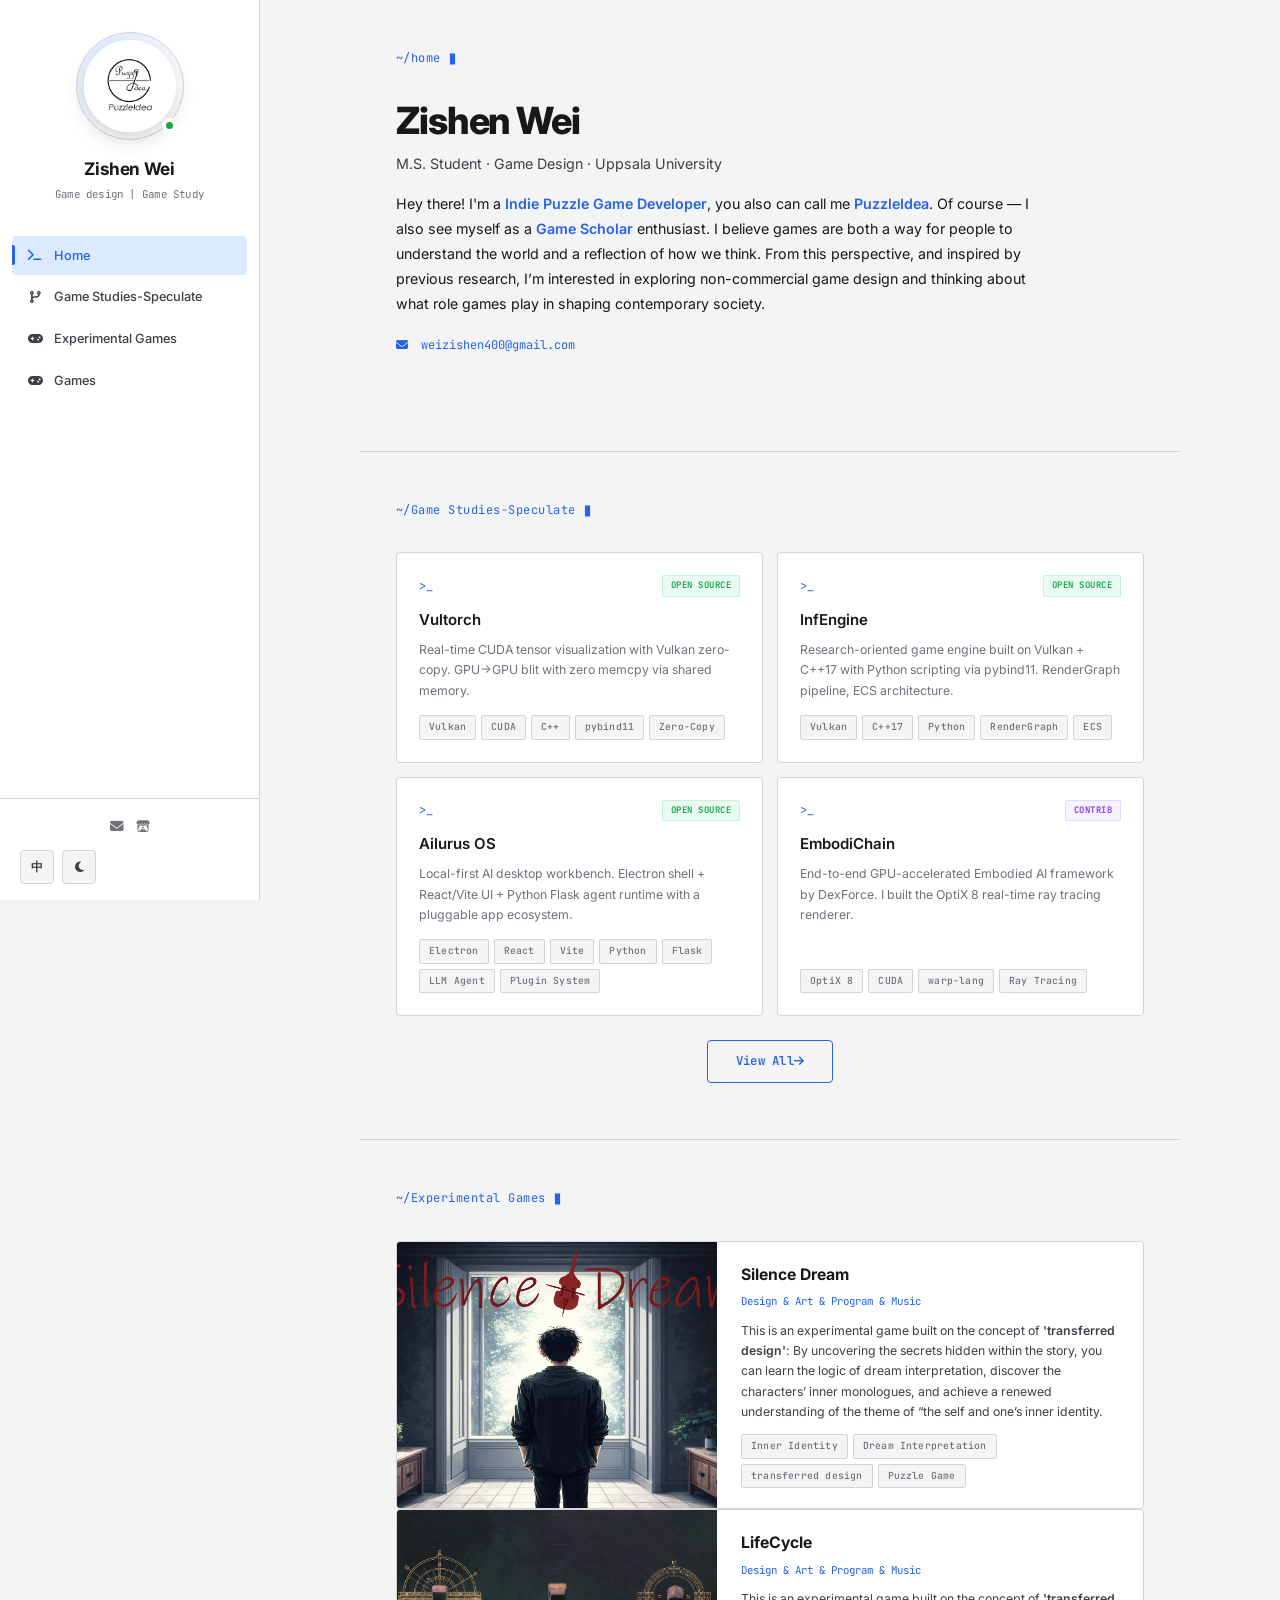
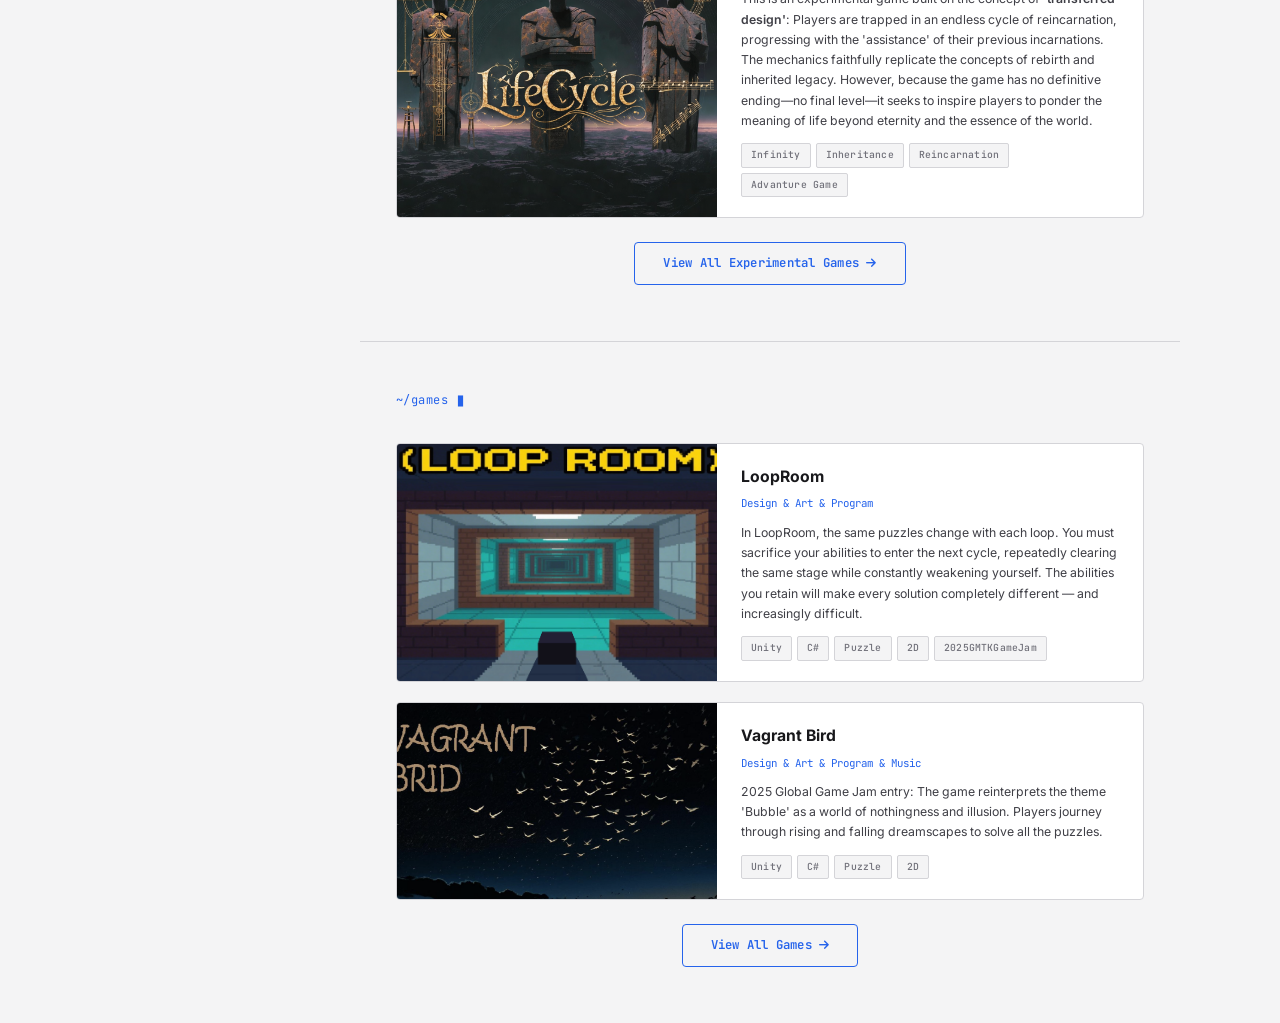
==== commit 472d08b6: "Update index.html" ====
--- a/index.html
+++ b/index.html
@@ -36,8 +36,8 @@
             <i class="fas fa-terminal"></i>
             <span class="en">Home</span><span class="zh">主页</span>
         </a>
-        <a href="#speculate" class="nav-item" data-sec="speculate">
-            <i class="fas fa-file-alt"></i>
+        <a href="#projects" class="nav-item" data-sec="projects">
+            <i class="fas fa-code-branch"></i>
             <span class="en">Game Studies-Speculate</span><span class="zh">游戏研究猜想</span>
         </a>
         <a href="#experimentalgames" class="nav-item" data-sec="experimentalgames">
@@ -110,24 +110,23 @@
         </div>
     </section>
 
-  <!-- PUBLICATIONS — loaded from /data/publications.json -->
-    <section id="speculate" class="sec">
+  <!-- PROJECTS — loaded from /data/projects.json -->
+    <section id="projects" class="sec">
         <div class="sec-header">
             <span class="sec-label mono">
                 <span class="en">~/Game Studies-Speculate</span>
                 <span class="zh">~/游戏研究猜想</span>
             </span>
-            <span class="sec-count mono" id="pub-count"></span>
         </div>
-        <div class="pub-list" id="pub-featured"></div>
-          <div class="view-all-wrap">
-              <a href="/papers.html" class="view-all-btn mono">
-                  <span class="en">View All Papers <i class="fas fa-arrow-right"></i></span>
-                  <span class="zh">查看全部内容 <i class="fas fa-arrow-right"></i></span>
-              </a>
-          </div>
+        <div class="proj-grid" id="proj-featured"></div>
+        <div class="view-all-wrap">
+            <a href="/projects.html" class="view-all-btn mono">
+                <span class="en">View All<i class="fas fa-arrow-right"></i></span>
+                <span class="zh">查看全部内容 <i class="fas fa-arrow-right"></i></span>
+            </a>
+        </div>
     </section>
-
+  
   <!-- EXPERIMENTAL GAMES — loaded from /data/experimentalgames.json -->
     <section id="experimentalgames" class="sec">
         <div class="sec-header">
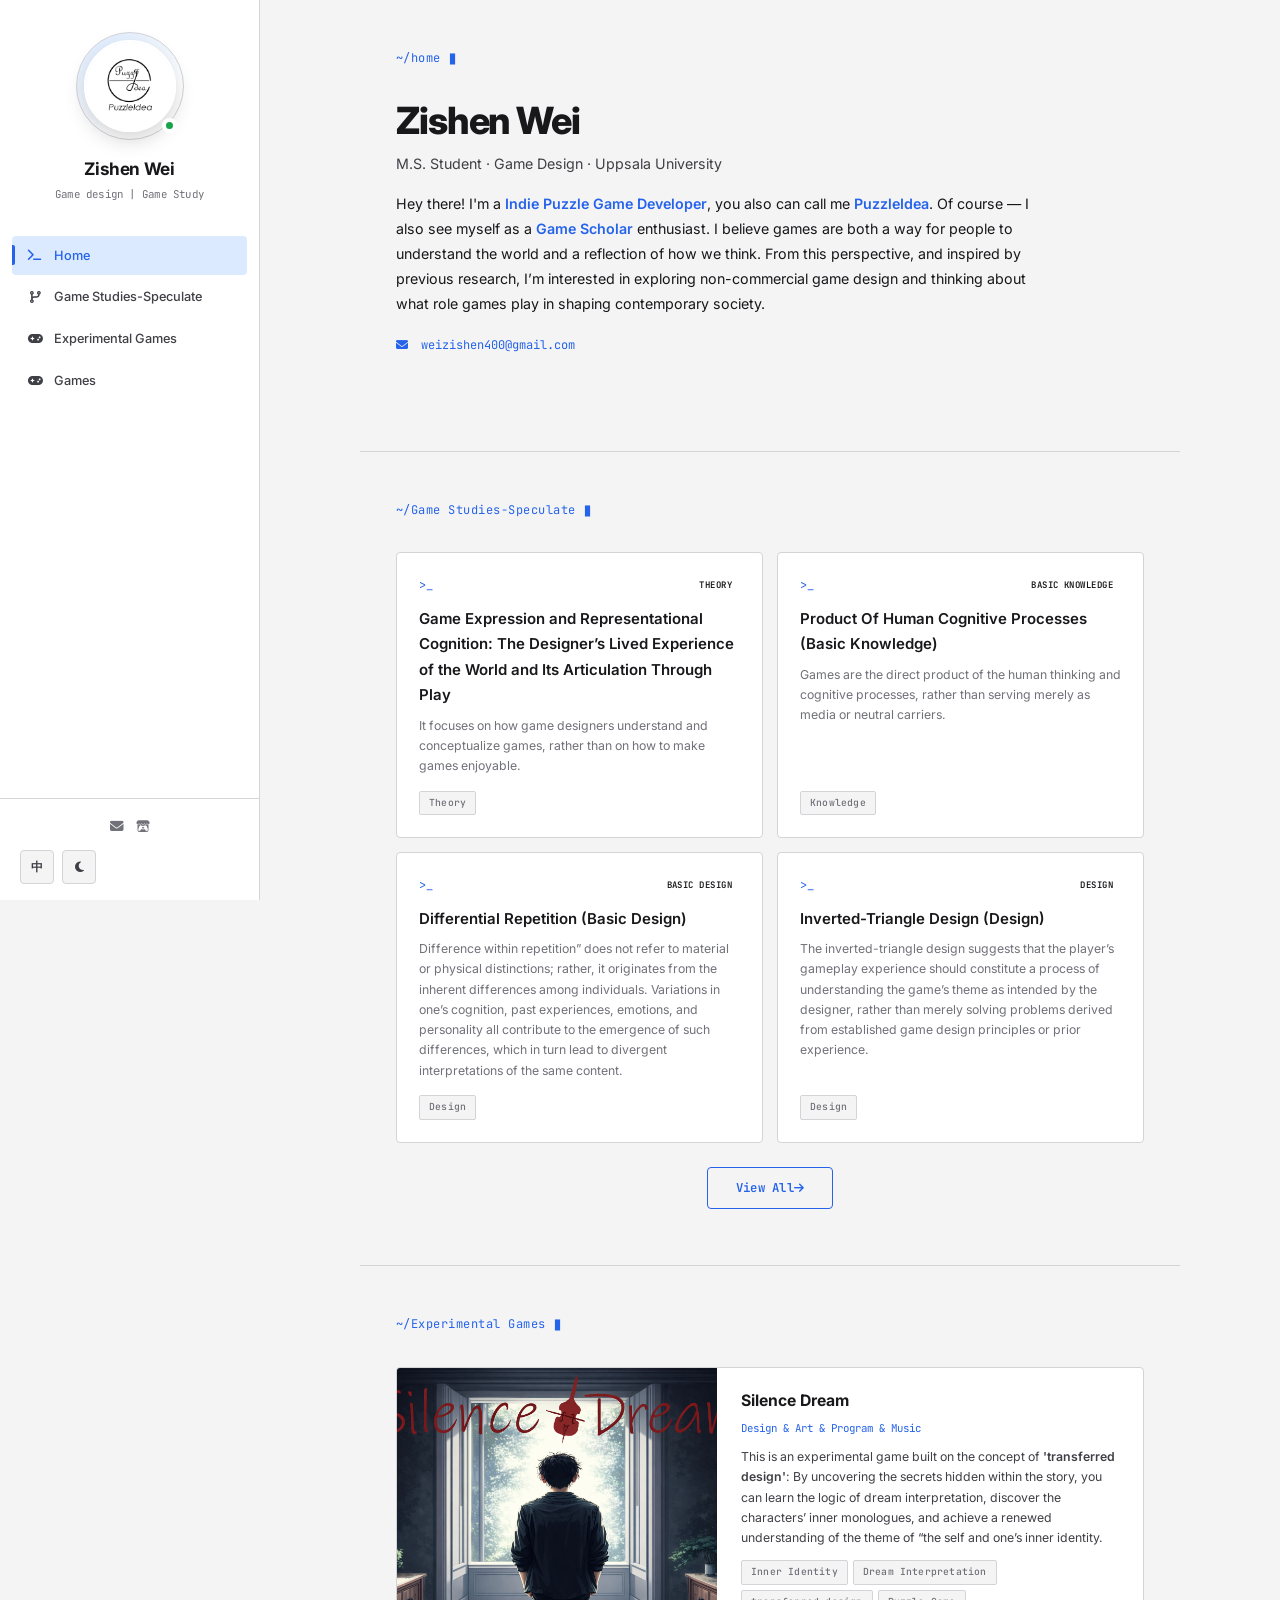
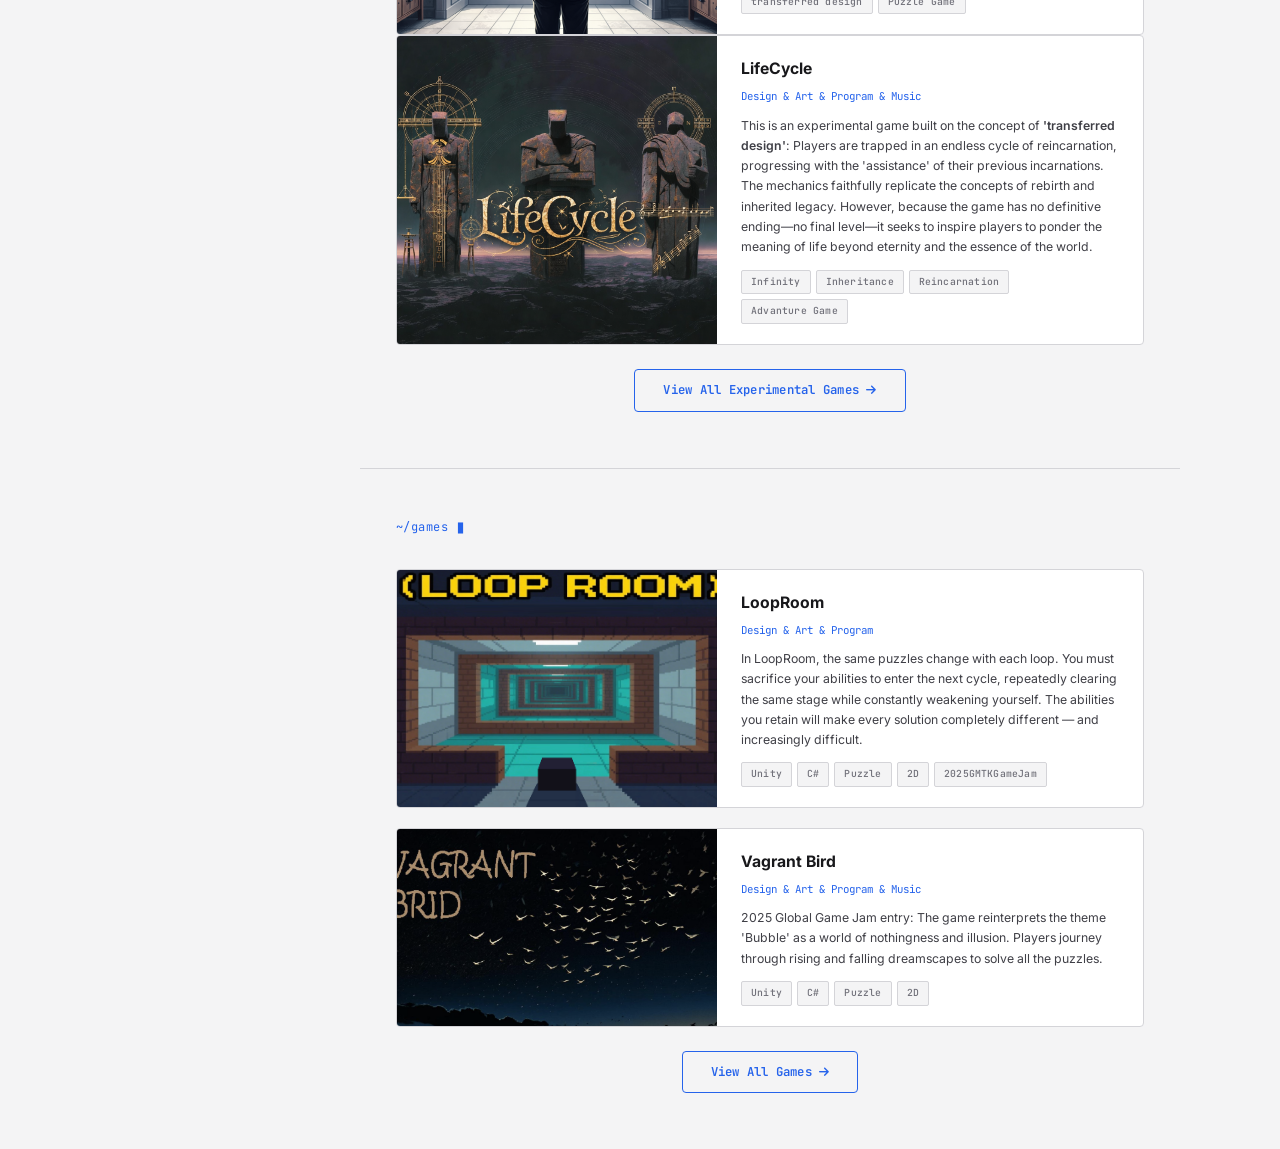
==== commit 8b29780e: "Update index.html" ====
--- a/index.html
+++ b/index.html
@@ -68,7 +68,7 @@
 <!-- Mobile top bar -->
 <header class="topbar" id="topbar">
     <button class="topbar-menu" id="menuToggle"><i class="fas fa-bars"></i></button>
-    <span class="topbar-name mono">lizhe.chen</span>
+    <span class="topbar-name mono">Zishen Wei</span>
     <div class="topbar-right">
         <button class="ctrl-btn lang-toggle" title="Lang">
             <span class="en">中</span><span class="zh">EN</span>
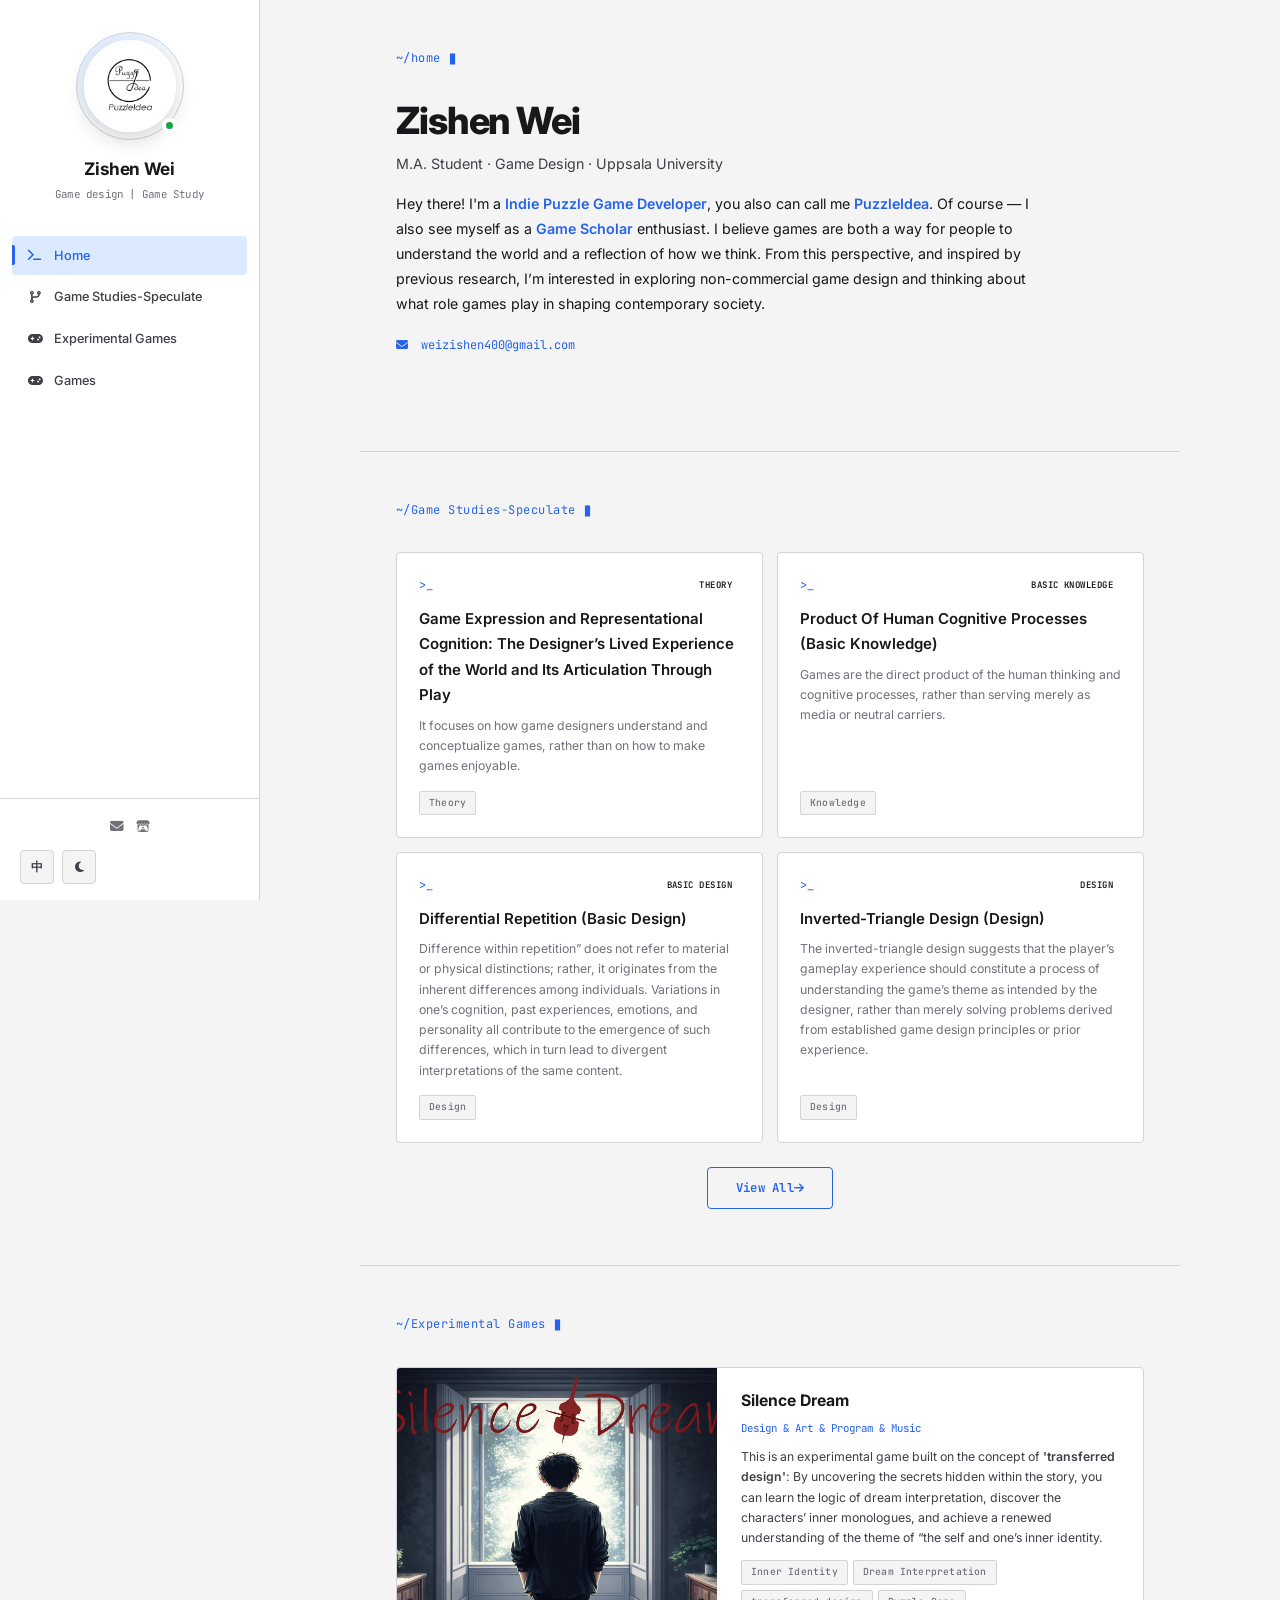
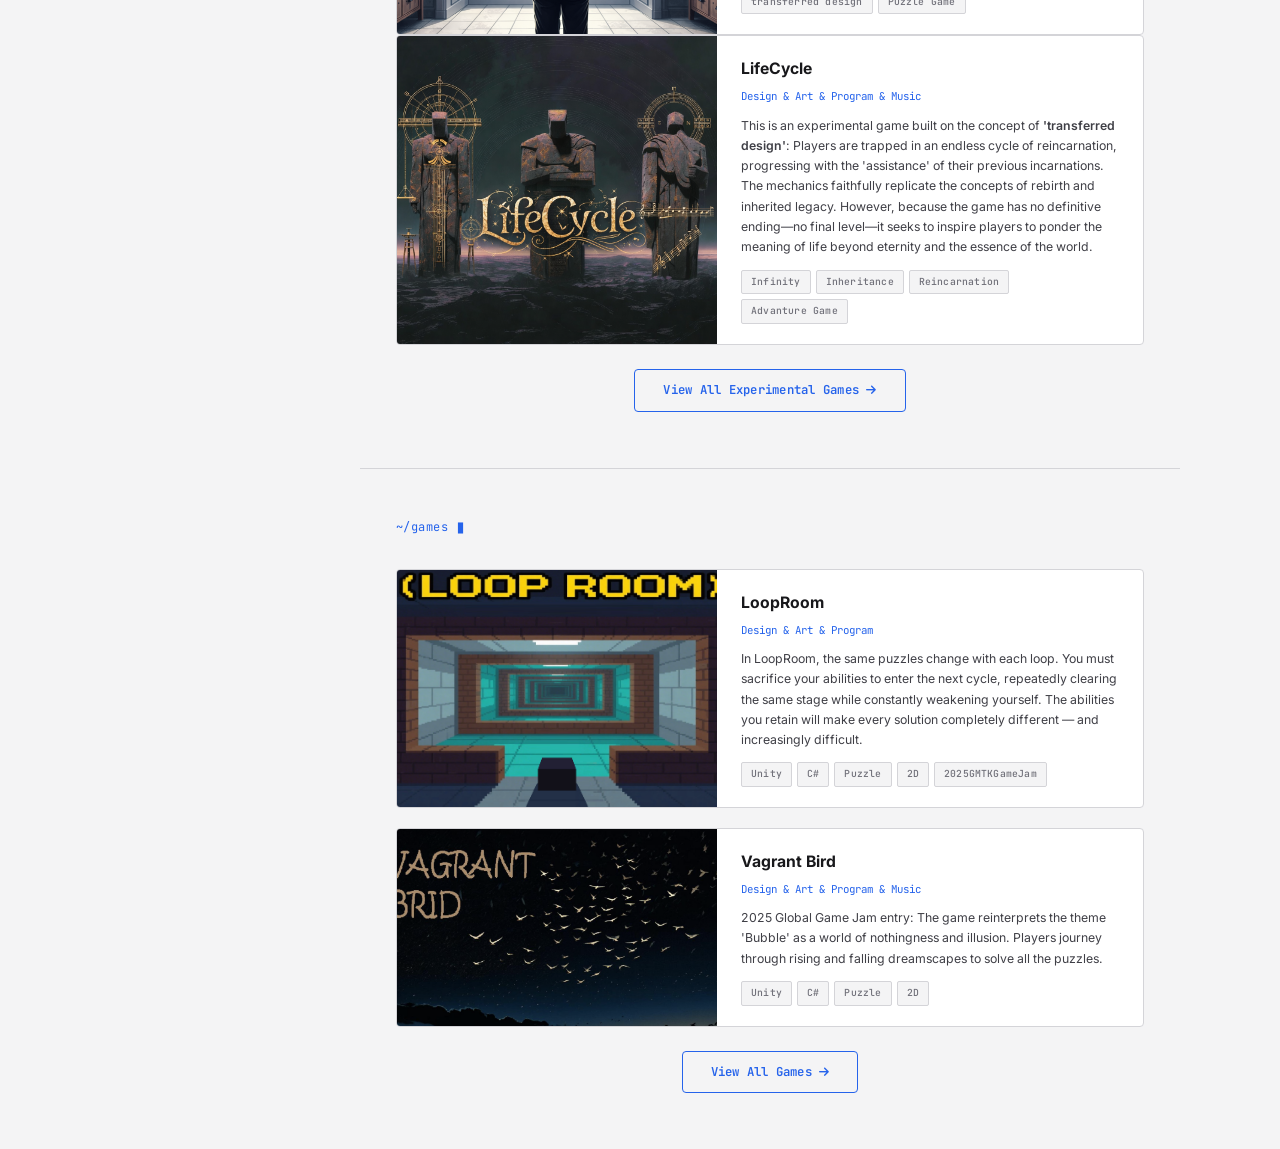
==== commit 1b456d77: "Update index.html" ====
--- a/index.html
+++ b/index.html
@@ -95,7 +95,7 @@
                 <span class="zh">魏子珅</span>
             </h2>
             <p class="intro-sub">
-                <span class="en">M.S. Student · Game Design · Uppsala University</span>
+                <span class="en">M.A. Student · Game Design · Uppsala University</span>
                 <span class="zh">硕士研究生 · 游戏设计 · 乌普萨拉大学</span>
             </p>
             <p class="intro-bio">
